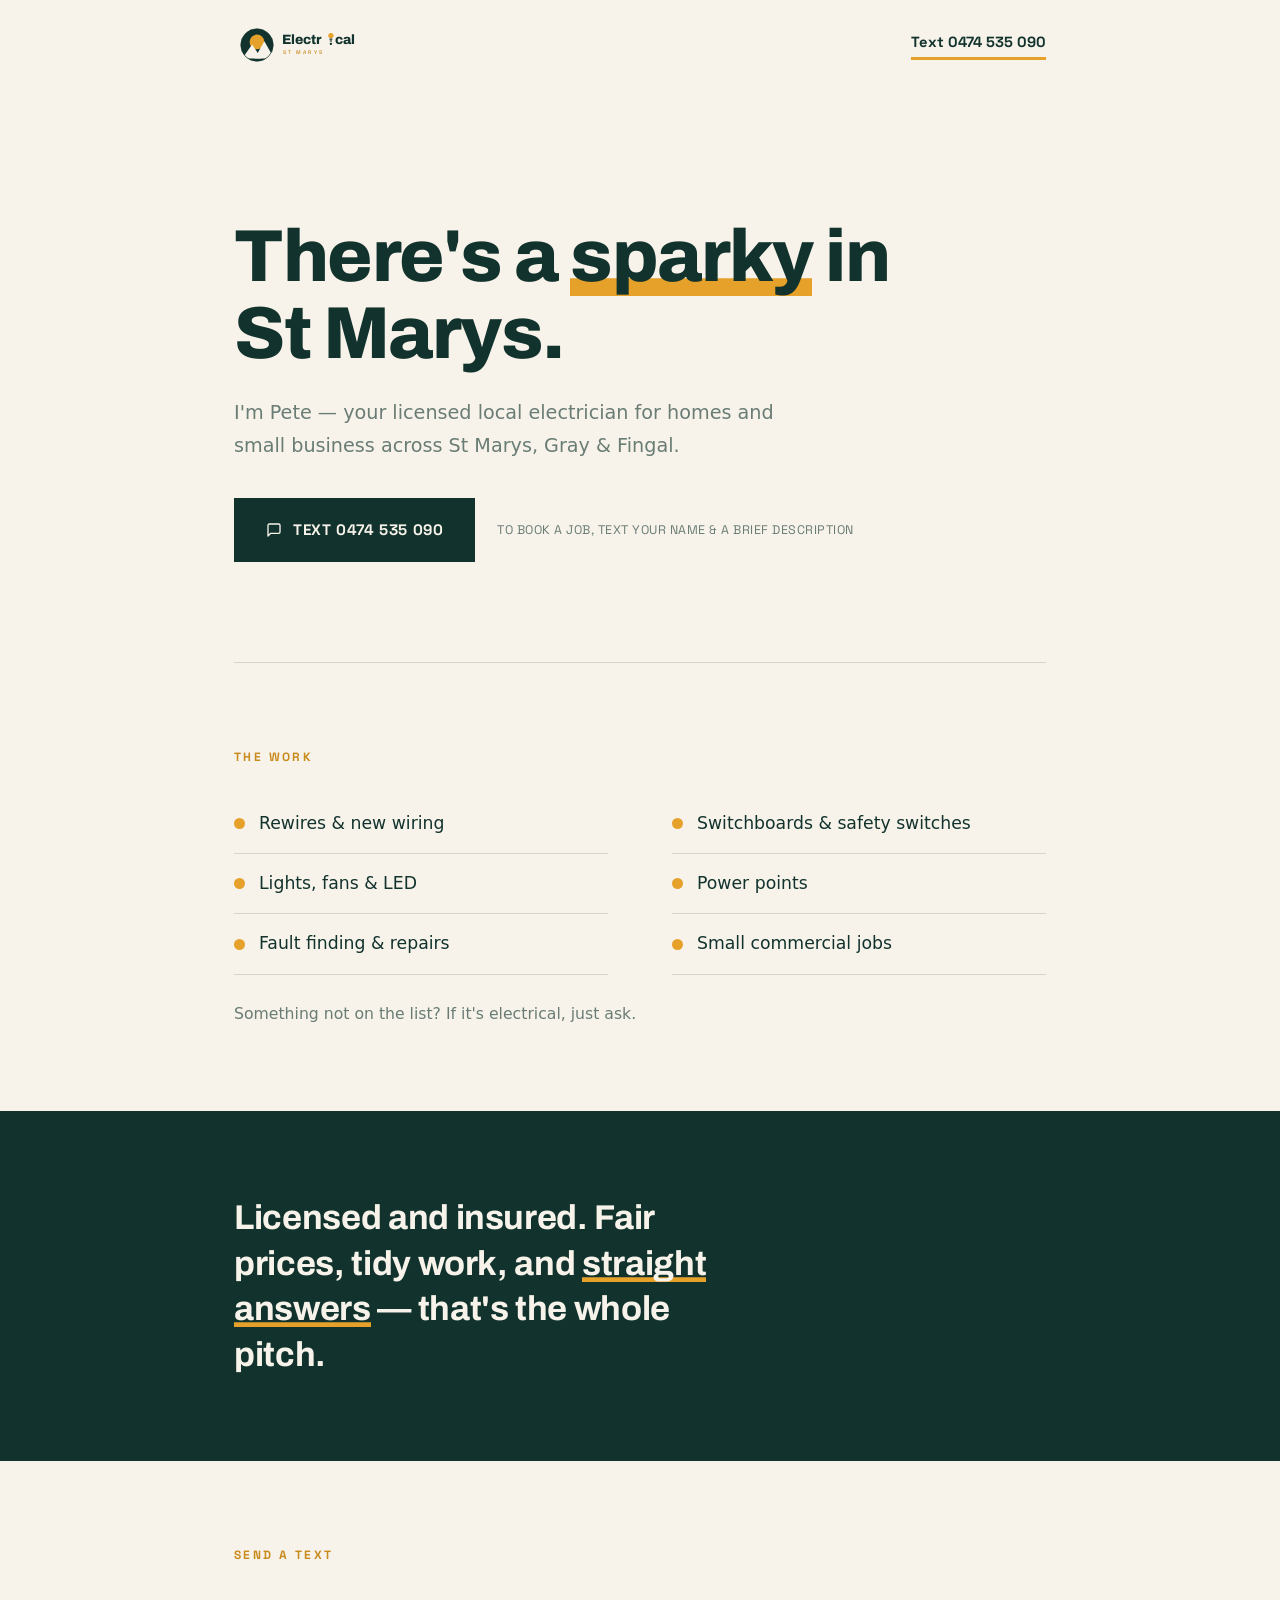
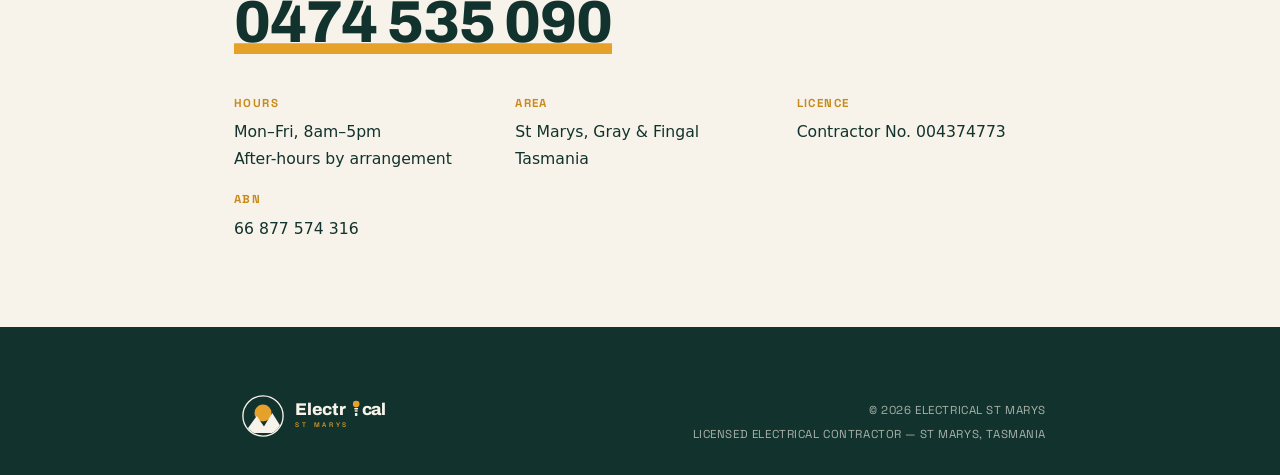
==== index.html @ 09afe152 "Confirm final business details Jaycob confirmed Peter's form readings: hours are Mon–Fri 8am–5pm (wa" ====
<!DOCTYPE html>
<html lang="en-AU">
<head>
  <meta charset="UTF-8" />
  <meta name="viewport" content="width=device-width, initial-scale=1.0" />
  <title>Electrical St Marys — Licensed Electrician, Tasmania</title>
  <meta name="description" content="Electrical, St Marys — Pete, your licensed local electrician for St Marys, Gray & Fingal, Tasmania. Rewires, switchboards, lights, power points. Text for a quote." />
  <meta name="theme-color" content="#12332d" />
  <link rel="icon" href="data:image/svg+xml,%3Csvg xmlns='http://www.w3.org/2000/svg' viewBox='0 0 120 120'%3E%3CclipPath id='c'%3E%3Ccircle cx='60' cy='60' r='53'/%3E%3C/clipPath%3E%3Ccircle cx='60' cy='60' r='53' fill='%2312332d'/%3E%3Cg clip-path='url(%23c)'%3E%3Ccircle cx='60' cy='50' r='24' fill='%23e6a12b'/%3E%3Cpolygon points='12,104 44,58 74,104' fill='%23f7f3ea'/%3E%3Cpolygon points='52,104 84,48 116,104' fill='%23f7f3ea'/%3E%3C/g%3E%3C/svg%3E" />
  <link rel="preconnect" href="https://fonts.googleapis.com" />
  <link rel="preconnect" href="https://fonts.gstatic.com" crossorigin />
  <link href="https://fonts.googleapis.com/css2?family=Archivo:wght@700;800&family=Space+Grotesk:wght@500;700&display=swap" rel="stylesheet" />
  <link rel="stylesheet" href="css/styles.css" />
</head>
<body>
  <a class="skip-link" href="#main">Skip to content</a>

  <header class="site-header">
    <div class="wrap">
      <a class="brand" href="#top" aria-label="Electrical, St Marys — home">
        <svg class="brand-logo" xmlns="http://www.w3.org/2000/svg" viewBox="0 0 620 150" aria-hidden="true" focusable="false">
          <g transform="translate(15,15)"><svg width="120" height="120" viewBox="0 0 120 120"><clipPath id="lp"><circle cx="60" cy="60" r="53"/></clipPath><circle cx="60" cy="60" r="53" fill="#12332d"/><g clip-path="url(#lp)"><circle cx="60" cy="50" r="24" fill="#e6a12b"/><polygon points="12,104 44,58 74,104" fill="#f7f3ea"/><polygon points="52,104 84,48 116,104" fill="#f7f3ea"/></g><circle cx="60" cy="60" r="53" fill="none" stroke="#12332d" stroke-width="2"/></svg></g>
          <g font-family="Archivo, sans-serif" font-weight="800" font-size="44" letter-spacing="-0.5">
            <text x="158" y="72" fill="#12332d">Electr</text>
            <g transform="translate(305,32)"><svg width="22" height="44" viewBox="0 0 18 36"><circle cx="9" cy="10" r="7" fill="#e6a12b"/><rect x="5" y="18" width="8" height="3.5" rx="1" fill="#12332d"/><rect x="6" y="23" width="6" height="3" fill="#12332d"/><rect x="6.3" y="29" width="5.4" height="6" rx="1.5" fill="#12332d"/></svg></g>
            <text x="330" y="72" fill="#12332d">cal</text>
          </g>
          <text x="159" y="104" font-family="'Space Grotesk', sans-serif" font-weight="500" font-size="17" letter-spacing="7" fill="#c98a1c">ST MARYS</text>
        </svg>
      </a>
      <!-- Peter's mobile — text only -->
      <a class="header-tel" href="sms:+61474535090">Text 0474 535 090</a>
    </div>
  </header>

  <main id="main">

    <section class="hero" id="top">
      <div class="wrap">
        <h1>There's a <span class="u">sparky</span> in St&nbsp;Marys.</h1>
        <p class="lede">I'm Pete — your licensed local electrician for homes and small business across St&nbsp;Marys, Gray &amp; Fingal.</p>
        <div class="call-row">
          <!-- Peter's mobile — text only -->
          <a class="btn-call" href="sms:+61474535090">
            <svg viewBox="0 0 24 24" fill="none" stroke="currentColor" stroke-width="2" stroke-linecap="round" stroke-linejoin="round" aria-hidden="true"><path d="M21 15a2 2 0 0 1-2 2H7l-4 4V5a2 2 0 0 1 2-2h14a2 2 0 0 1 2 2z"/></svg>
            Text 0474 535 090
          </a>
          <p class="call-note">To book a job, text your name &amp; a brief description</p>
        </div>
      </div>
    </section>

    <div class="wrap"><hr class="rule" /></div>

    <section class="work">
      <div class="wrap">
        <p class="label">The work</p>
        <ul class="work-list">
          <li>Rewires &amp; new wiring</li>
          <li>Switchboards &amp; safety switches</li>
          <li>Lights, fans &amp; LED</li>
          <li>Power points</li>
          <li>Fault finding &amp; repairs</li>
          <li>Small commercial jobs</li>
        </ul>
        <p class="work-note">Something not on the list? If it's electrical, just ask.</p>
      </div>
    </section>

    <section class="band">
      <div class="wrap">
        <p class="band-text">Licensed and insured. Fair prices, tidy work, and <span class="u-amber">straight answers</span> — that's the whole pitch.</p>
      </div>
    </section>

    <section class="contact" id="contact">
      <div class="wrap">
        <p class="label">Send a text</p>
        <!-- TODO: confirm exact phone digits — Peter prefers TEXT only -->
        <a class="tel-big" href="sms:+61474535090">0474 535 090</a>
        <dl class="meta">
          <div>
            <dt>Hours</dt>
            <dd>Mon–Fri, 8am–5pm<br />After-hours by arrangement</dd>
          </div>
          <div>
            <dt>Area</dt>
            <dd>St Marys, Gray &amp; Fingal<br />Tasmania</dd>
          </div>
          <div>
            <dt>Licence</dt>
            <!-- Contractor licence, from Peter's form -->
            <dd>Contractor No. 004374773</dd>
          </div>
          <div>
            <dt>ABN</dt>
            <dd>66 877 574 316</dd>
          </div>
        </dl>
      </div>
    </section>
  </main>

  <footer class="site-footer">
    <div class="wrap">
      <a class="brand" href="#top" aria-label="Electrical, St Marys — home">
        <svg class="footer-logo" xmlns="http://www.w3.org/2000/svg" viewBox="0 0 620 150" aria-hidden="true" focusable="false">
          <rect width="620" height="150" fill="#12332d"/>
          <g transform="translate(15,15)"><svg width="120" height="120" viewBox="0 0 120 120"><circle cx="60" cy="60" r="52" fill="none" stroke="#f7f3ea" stroke-width="3.5"/><clipPath id="lr"><circle cx="60" cy="60" r="50"/></clipPath><g clip-path="url(#lr)"><circle cx="60" cy="52" r="22" fill="#e6a12b"/><polygon points="12,104 44,60 74,104" fill="#f7f3ea"/><polygon points="52,104 84,52 116,104" fill="#f7f3ea"/></g></svg></g>
          <g font-family="Archivo, sans-serif" font-weight="800" font-size="44" letter-spacing="-0.5">
            <text x="158" y="72" fill="#f7f3ea">Electr</text>
            <g transform="translate(305,32)"><svg width="22" height="44" viewBox="0 0 18 36"><circle cx="9" cy="10" r="7" fill="#e6a12b"/><rect x="5" y="18" width="8" height="3.5" rx="1" fill="#f7f3ea"/><rect x="6" y="23" width="6" height="3" fill="#f7f3ea"/><rect x="6.3" y="29" width="5.4" height="6" rx="1.5" fill="#f7f3ea"/></svg></g>
            <text x="330" y="72" fill="#f7f3ea">cal</text>
          </g>
          <text x="159" y="104" font-family="'Space Grotesk', sans-serif" font-weight="500" font-size="17" letter-spacing="7" fill="#e6a12b">ST MARYS</text>
        </svg>
      </a>
      <div class="footer-legal">
        <span>&copy; <span id="year">2026</span> Electrical St Marys</span>
        <span>Licensed electrical contractor — St Marys, Tasmania</span>
      </div>
    </div>
  </footer>

  <script src="js/main.js"></script>
</body>
</html>
---- css/styles.css ----
/* ==========================================================================
   ELECTRICAL — ST MARYS  ·  v6 (official logo kit)
   One quiet page, built on Peter's designer logo kit.
   Brief (Peter): "far simpler and less trying to sell it — more just
   stating there's a sparky in town."
   ========================================================================== */

:root {
  /* Exact brand palette from the logo kit */
  --green: #12332d;
  --green-deep: #0d2620;
  --amber: #e6a12b;
  --amber-deep: #c98a1c;
  --cream: #f7f3ea;
  --cream-2: #ece6d5;

  --ink: #12332d;                       /* body text on cream */
  --dim: rgba(18, 51, 45, 0.62);
  --line: rgba(18, 51, 45, 0.15);
  --dim-on-green: rgba(247, 243, 234, 0.66);

  /* Brand fonts (from the kit) + system body */
  --display: "Archivo", system-ui, -apple-system, "Segoe UI", Roboto, sans-serif;
  --label: "Space Grotesk", system-ui, sans-serif;
  --body: system-ui, -apple-system, "Segoe UI", Roboto, Helvetica, Arial, sans-serif;
}

* { box-sizing: border-box; }

html { scroll-padding-top: 24px; }

@media (prefers-reduced-motion: no-preference) {
  html { scroll-behavior: smooth; }
}

body {
  margin: 0;
  background: var(--cream);
  color: var(--ink);
  font-family: var(--body);
  font-size: 1.06rem;
  line-height: 1.7;
  -webkit-font-smoothing: antialiased;
}

img, svg { max-width: 100%; display: block; }

h1, h2 {
  font-family: var(--display);
  font-weight: 800;
  letter-spacing: -0.02em;
  line-height: 1.04;
  margin: 0;
}

::selection { background: var(--amber); color: var(--green-deep); }

:focus-visible { outline: 3px solid var(--green); outline-offset: 3px; }
.site-footer :focus-visible,
.band :focus-visible { outline-color: var(--amber); }

.wrap {
  max-width: 900px;
  margin: 0 auto;
  padding-inline: clamp(20px, 5vw, 44px);
}

.skip-link {
  position: absolute;
  left: -9999px; top: 10px;
  background: var(--green);
  color: var(--cream);
  font-family: var(--label);
  font-size: 0.85rem;
  padding: 10px 16px;
  text-decoration: none;
  z-index: 10;
}
.skip-link:focus { left: 10px; }

/* ---------- Logo lockups ---------- */

.brand { display: inline-flex; text-decoration: none; }
.brand-logo { height: 46px; width: auto; display: block; }

/* ---------- Header ---------- */

.site-header { padding-block: 22px; }
.site-header .wrap {
  display: flex;
  align-items: center;
  justify-content: space-between;
  gap: 16px;
}

.header-tel {
  font-family: var(--label);
  font-size: 0.92rem;
  font-weight: 700;
  color: var(--green);
  text-decoration: none;
  border-bottom: 3px solid var(--amber);
  padding-bottom: 2px;
  white-space: nowrap;
}
.header-tel:hover { background: var(--amber); }

/* ---------- Hero ---------- */

.hero { padding-block: clamp(60px, 11vw, 128px) clamp(52px, 8vw, 100px); }

.hero h1 {
  font-size: clamp(2.5rem, 6.8vw, 4.6rem);
  color: var(--green);
  max-width: 15ch;
  margin-bottom: 26px;
}
.hero h1 .u { box-shadow: inset 0 -0.24em 0 var(--amber); }

.hero .lede {
  font-size: clamp(1.06rem, 1.5vw, 1.24rem);
  color: var(--dim);
  max-width: 46ch;
  margin: 0 0 36px;
}

.call-row { display: flex; align-items: center; gap: 22px; flex-wrap: wrap; }

.btn-call {
  display: inline-flex;
  align-items: center;
  gap: 11px;
  background: var(--green);
  color: var(--cream);
  font-family: var(--label);
  font-size: 0.95rem;
  font-weight: 700;
  letter-spacing: 0.04em;
  text-transform: uppercase;
  text-decoration: none;
  padding: 17px 30px;
  border: 2px solid var(--green);
  transition: background-color 0.15s ease, color 0.15s ease, border-color 0.15s ease;
}
.btn-call svg { width: 16px; height: 16px; }
.btn-call:hover { background: var(--amber); border-color: var(--amber); color: var(--green-deep); }

.call-note {
  font-family: var(--label);
  font-size: 0.78rem;
  letter-spacing: 0.04em;
  text-transform: uppercase;
  color: var(--dim);
  margin: 0;
}

/* ---------- Rules & labels ---------- */

.rule { border: 0; border-top: 1px solid var(--line); margin: 0; }

section { padding-block: clamp(46px, 8vw, 84px); }

.label {
  font-family: var(--label);
  font-size: 0.75rem;
  font-weight: 700;
  letter-spacing: 0.2em;
  text-transform: uppercase;
  color: var(--amber-deep);
  margin: 0 0 26px;
}

/* ---------- Work list ---------- */

.work-list {
  list-style: none;
  margin: 0;
  padding: 0;
  display: grid;
  grid-template-columns: 1fr 1fr;
  gap: 0 clamp(28px, 5vw, 64px);
}
.work-list li {
  display: flex;
  align-items: center;
  gap: 14px;
  padding-block: 15px;
  border-bottom: 1px solid var(--line);
  font-size: 1.08rem;
  font-weight: 500;
}
.work-list li::before {
  content: "";
  width: 11px; height: 11px;
  border-radius: 50%;
  background: var(--amber);
  flex-shrink: 0;
}
.work-note { margin: 26px 0 0; color: var(--dim); font-size: 0.98rem; }

/* ---------- Green band (the gist) ---------- */

.band { background: var(--green); color: var(--cream); }
.band-text {
  font-family: var(--display);
  font-size: clamp(1.4rem, 3.2vw, 2.15rem);
  font-weight: 700;
  line-height: 1.32;
  letter-spacing: -0.01em;
  max-width: 24ch;
  margin: 0;
}
.band-text .u-amber { box-shadow: inset 0 -0.14em 0 var(--amber); }

/* ---------- Contact ---------- */

.contact .tel-big {
  display: inline-block;
  font-family: var(--display);
  font-weight: 800;
  font-size: clamp(2.1rem, 6.2vw, 3.7rem);
  letter-spacing: -0.02em;
  line-height: 1.05;
  color: var(--green);
  text-decoration: none;
  box-shadow: inset 0 -0.18em 0 var(--amber);
  margin-bottom: 32px;
}
.contact .tel-big:hover { background: var(--amber); }

.meta {
  display: grid;
  grid-template-columns: repeat(auto-fit, minmax(200px, 1fr));
  gap: 18px 32px;
  margin: 8px 0 0;
}
.meta div { font-size: 0.98rem; }
.meta dt {
  font-family: var(--label);
  font-size: 0.72rem;
  font-weight: 700;
  letter-spacing: 0.12em;
  text-transform: uppercase;
  color: var(--amber-deep);
  margin: 0 0 6px;
}
.meta dd { margin: 0; }

/* ---------- Footer ---------- */

.site-footer {
  background: var(--green);
  color: var(--cream);
  padding-block: clamp(38px, 6vw, 60px) 30px;
}
.site-footer .wrap {
  display: flex;
  align-items: flex-end;
  justify-content: space-between;
  gap: 24px 32px;
  flex-wrap: wrap;
}
.footer-logo { height: 58px; width: auto; display: block; border-radius: 8px; }

.footer-legal {
  display: flex;
  flex-direction: column;
  gap: 5px;
  text-align: right;
  font-family: var(--label);
  font-size: 0.72rem;
  letter-spacing: 0.05em;
  text-transform: uppercase;
  color: var(--dim-on-green);
}

/* ---------- Responsive ---------- */

@media (max-width: 620px) {
  .brand-logo { height: 40px; }
  .work-list { grid-template-columns: 1fr; }
  .site-footer .wrap { flex-direction: column; align-items: flex-start; }
  .footer-legal { text-align: left; }
}
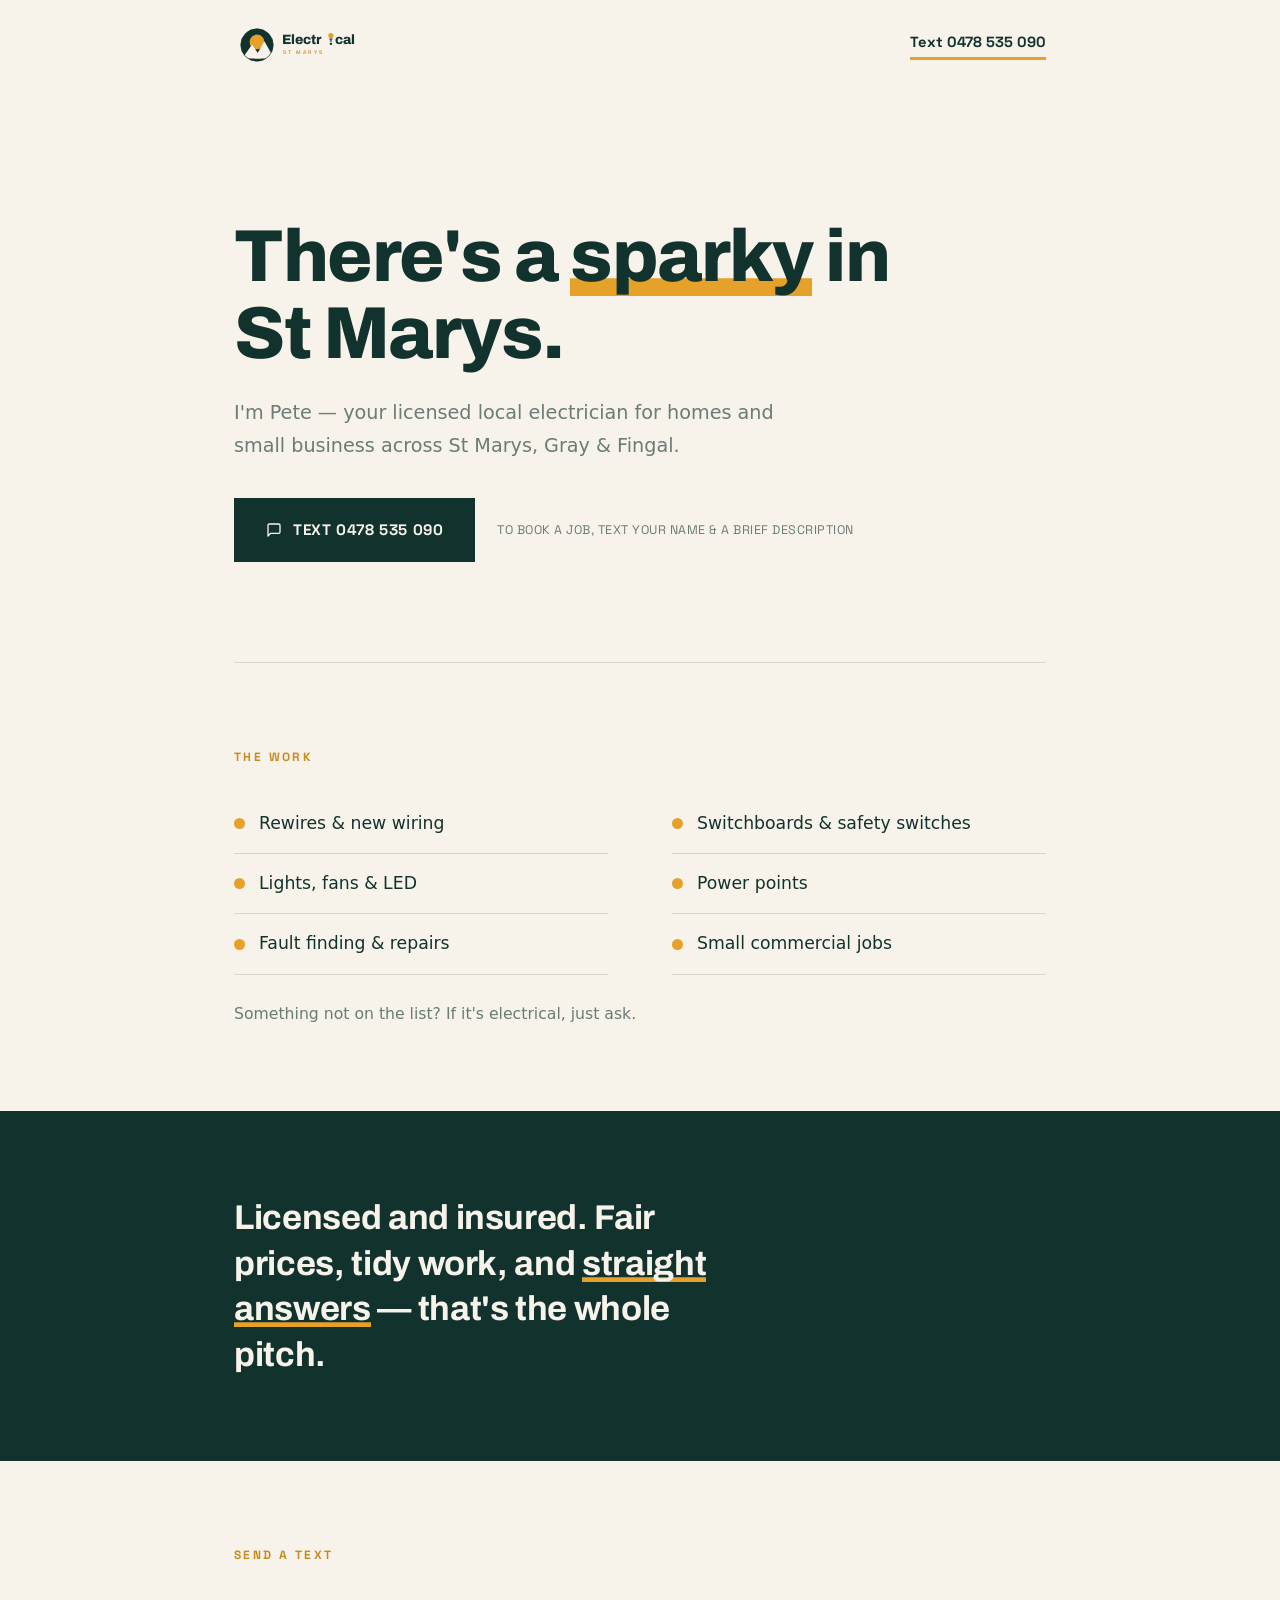
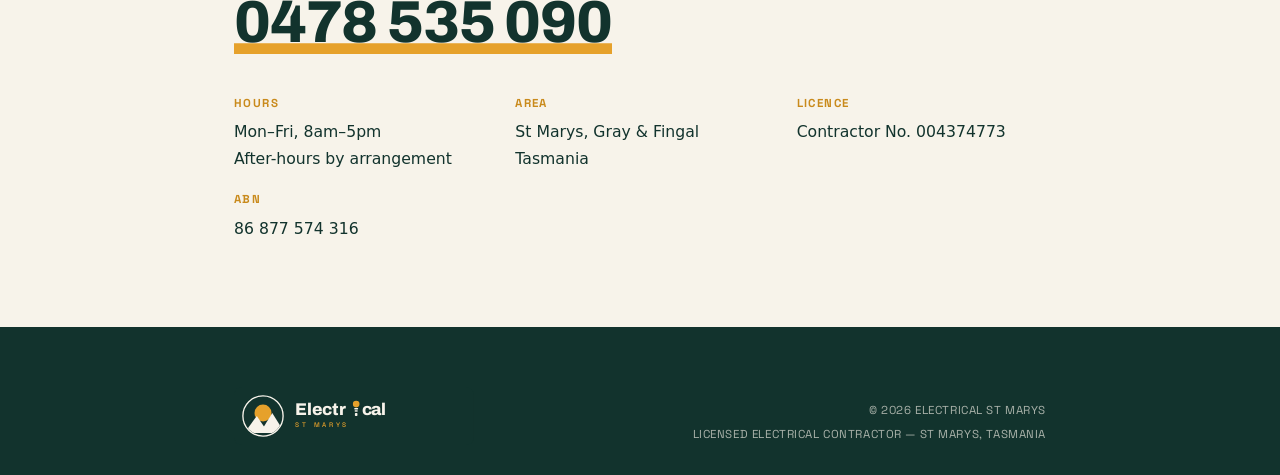
==== commit ed85d7cb: "Correct phone number and ABN Phone 0474 535 090 -> 0478 535 090 (display + sms links); ABN 66 877 57" ====
--- a/index.html
+++ b/index.html
@@ -29,7 +29,7 @@
         </svg>
       </a>
       <!-- Peter's mobile — text only -->
-      <a class="header-tel" href="sms:+61474535090">Text 0474 535 090</a>
+      <a class="header-tel" href="sms:+61478535090">Text 0478 535 090</a>
     </div>
   </header>
 
@@ -41,9 +41,9 @@
         <p class="lede">I'm Pete — your licensed local electrician for homes and small business across St&nbsp;Marys, Gray &amp; Fingal.</p>
         <div class="call-row">
           <!-- Peter's mobile — text only -->
-          <a class="btn-call" href="sms:+61474535090">
+          <a class="btn-call" href="sms:+61478535090">
             <svg viewBox="0 0 24 24" fill="none" stroke="currentColor" stroke-width="2" stroke-linecap="round" stroke-linejoin="round" aria-hidden="true"><path d="M21 15a2 2 0 0 1-2 2H7l-4 4V5a2 2 0 0 1 2-2h14a2 2 0 0 1 2 2z"/></svg>
-            Text 0474 535 090
+            Text 0478 535 090
           </a>
           <p class="call-note">To book a job, text your name &amp; a brief description</p>
         </div>
@@ -76,8 +76,8 @@
     <section class="contact" id="contact">
       <div class="wrap">
         <p class="label">Send a text</p>
-        <!-- TODO: confirm exact phone digits — Peter prefers TEXT only -->
-        <a class="tel-big" href="sms:+61474535090">0474 535 090</a>
+        <!-- Peter's mobile — text only -->
+        <a class="tel-big" href="sms:+61478535090">0478 535 090</a>
         <dl class="meta">
           <div>
             <dt>Hours</dt>
@@ -94,7 +94,7 @@
           </div>
           <div>
             <dt>ABN</dt>
-            <dd>66 877 574 316</dd>
+            <dd>86 877 574 316</dd>
           </div>
         </dl>
       </div>
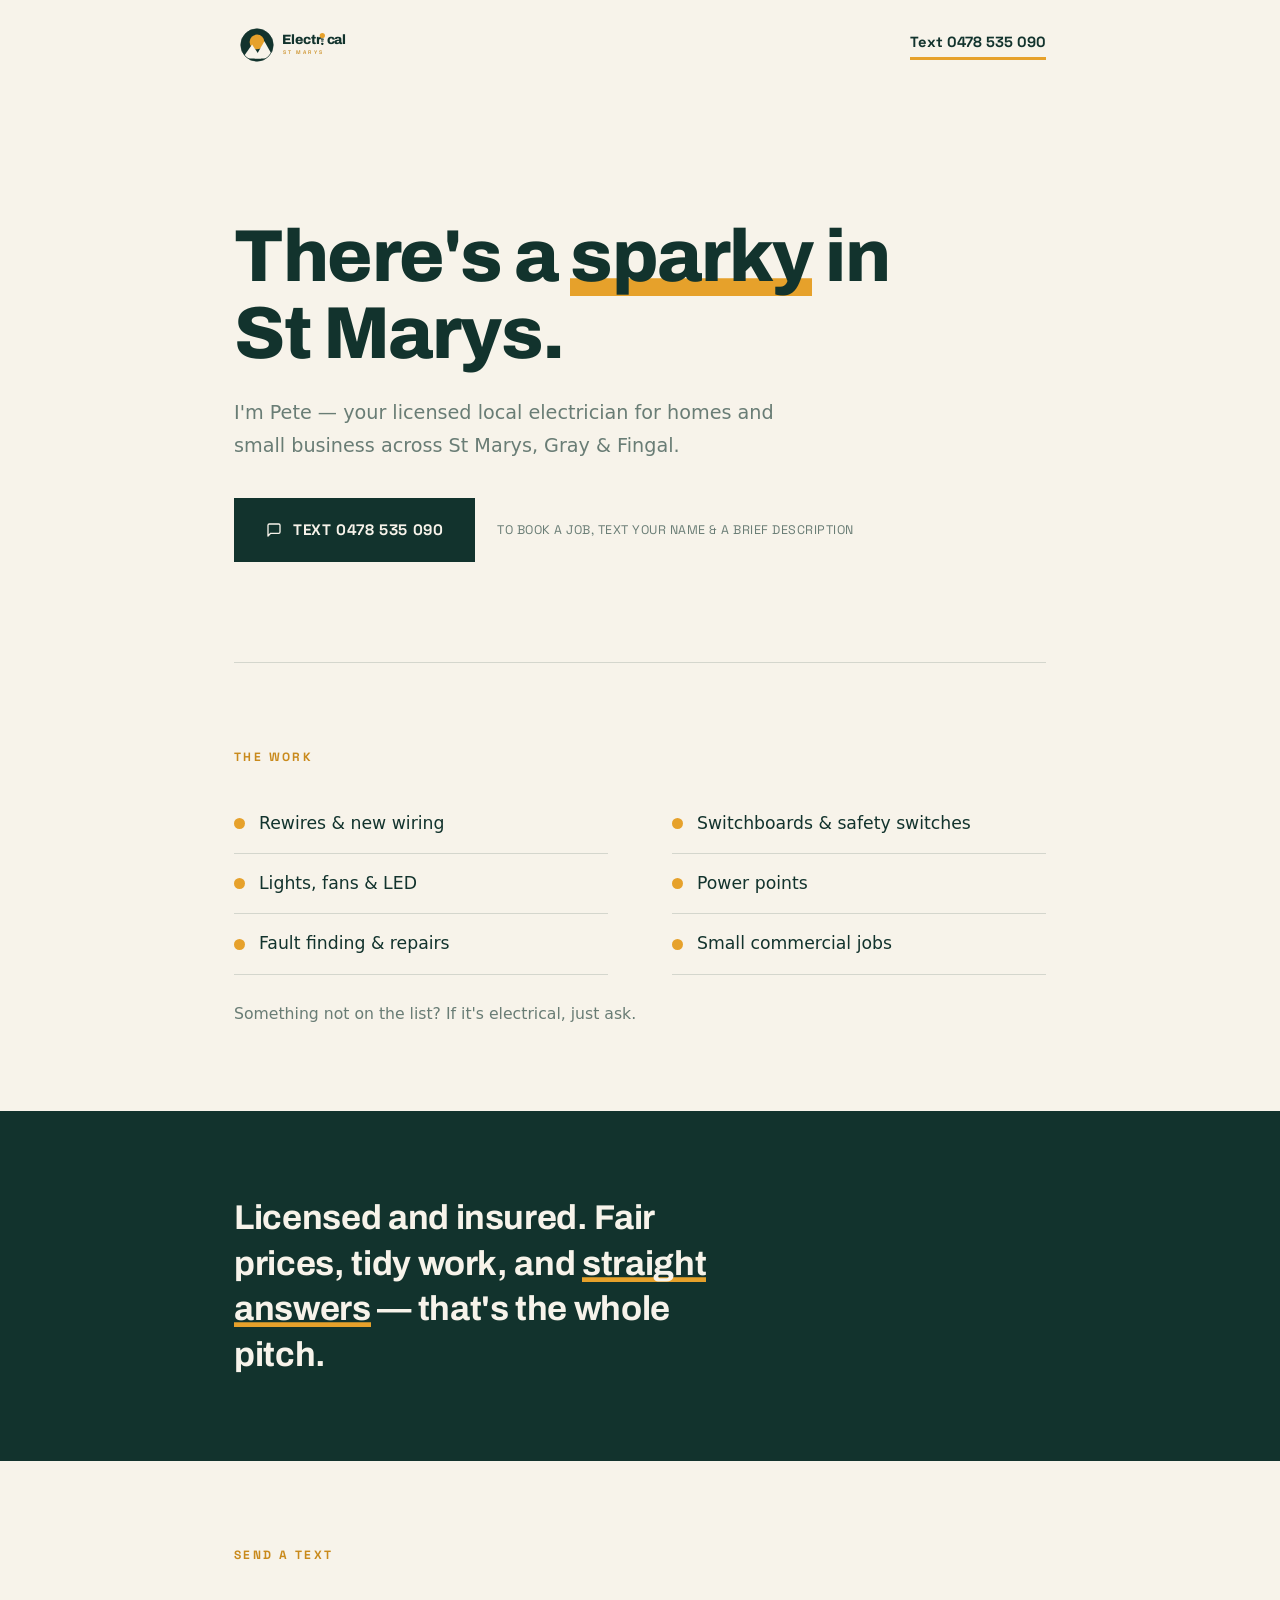
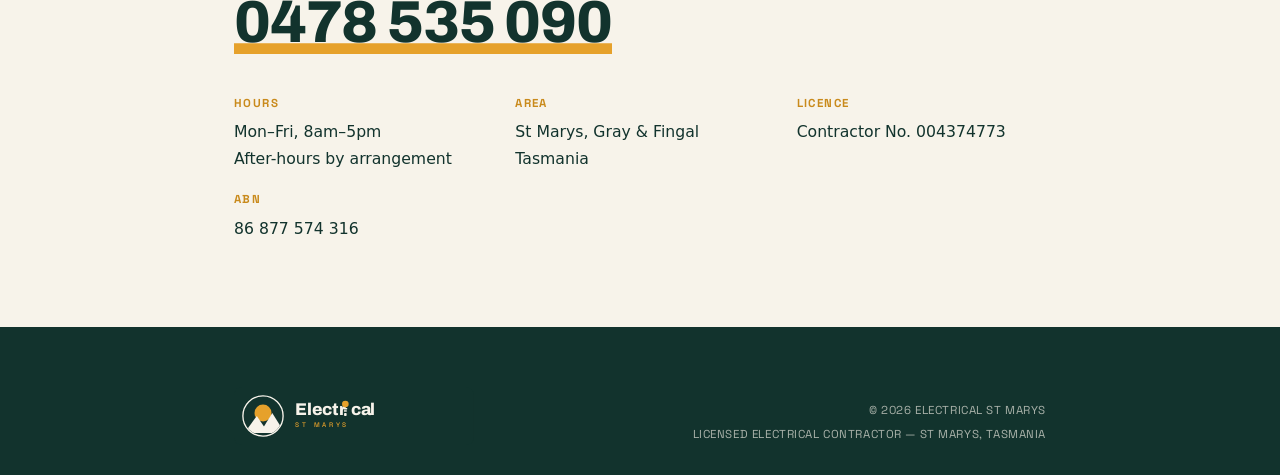
==== commit ee1666f6: "Tighten logo wordmark spacing (bulb-i gap) The designer SVG hard-codes the bulb at x=305 assuming "E" ====
--- a/index.html
+++ b/index.html
@@ -22,8 +22,8 @@
           <g transform="translate(15,15)"><svg width="120" height="120" viewBox="0 0 120 120"><clipPath id="lp"><circle cx="60" cy="60" r="53"/></clipPath><circle cx="60" cy="60" r="53" fill="#12332d"/><g clip-path="url(#lp)"><circle cx="60" cy="50" r="24" fill="#e6a12b"/><polygon points="12,104 44,58 74,104" fill="#f7f3ea"/><polygon points="52,104 84,48 116,104" fill="#f7f3ea"/></g><circle cx="60" cy="60" r="53" fill="none" stroke="#12332d" stroke-width="2"/></svg></g>
           <g font-family="Archivo, sans-serif" font-weight="800" font-size="44" letter-spacing="-0.5">
             <text x="158" y="72" fill="#12332d">Electr</text>
-            <g transform="translate(305,32)"><svg width="22" height="44" viewBox="0 0 18 36"><circle cx="9" cy="10" r="7" fill="#e6a12b"/><rect x="5" y="18" width="8" height="3.5" rx="1" fill="#12332d"/><rect x="6" y="23" width="6" height="3" fill="#12332d"/><rect x="6.3" y="29" width="5.4" height="6" rx="1.5" fill="#12332d"/></svg></g>
-            <text x="330" y="72" fill="#12332d">cal</text>
+            <g transform="translate(277,32)"><svg width="22" height="44" viewBox="0 0 18 36"><circle cx="9" cy="10" r="7" fill="#e6a12b"/><rect x="5" y="18" width="8" height="3.5" rx="1" fill="#12332d"/><rect x="6" y="23" width="6" height="3" fill="#12332d"/><rect x="6.3" y="29" width="5.4" height="6" rx="1.5" fill="#12332d"/></svg></g>
+            <text x="302" y="72" fill="#12332d">cal</text>
           </g>
           <text x="159" y="104" font-family="'Space Grotesk', sans-serif" font-weight="500" font-size="17" letter-spacing="7" fill="#c98a1c">ST MARYS</text>
         </svg>
@@ -109,8 +109,8 @@
           <g transform="translate(15,15)"><svg width="120" height="120" viewBox="0 0 120 120"><circle cx="60" cy="60" r="52" fill="none" stroke="#f7f3ea" stroke-width="3.5"/><clipPath id="lr"><circle cx="60" cy="60" r="50"/></clipPath><g clip-path="url(#lr)"><circle cx="60" cy="52" r="22" fill="#e6a12b"/><polygon points="12,104 44,60 74,104" fill="#f7f3ea"/><polygon points="52,104 84,52 116,104" fill="#f7f3ea"/></g></svg></g>
           <g font-family="Archivo, sans-serif" font-weight="800" font-size="44" letter-spacing="-0.5">
             <text x="158" y="72" fill="#f7f3ea">Electr</text>
-            <g transform="translate(305,32)"><svg width="22" height="44" viewBox="0 0 18 36"><circle cx="9" cy="10" r="7" fill="#e6a12b"/><rect x="5" y="18" width="8" height="3.5" rx="1" fill="#f7f3ea"/><rect x="6" y="23" width="6" height="3" fill="#f7f3ea"/><rect x="6.3" y="29" width="5.4" height="6" rx="1.5" fill="#f7f3ea"/></svg></g>
-            <text x="330" y="72" fill="#f7f3ea">cal</text>
+            <g transform="translate(277,32)"><svg width="22" height="44" viewBox="0 0 18 36"><circle cx="9" cy="10" r="7" fill="#e6a12b"/><rect x="5" y="18" width="8" height="3.5" rx="1" fill="#f7f3ea"/><rect x="6" y="23" width="6" height="3" fill="#f7f3ea"/><rect x="6.3" y="29" width="5.4" height="6" rx="1.5" fill="#f7f3ea"/></svg></g>
+            <text x="302" y="72" fill="#f7f3ea">cal</text>
           </g>
           <text x="159" y="104" font-family="'Space Grotesk', sans-serif" font-weight="500" font-size="17" letter-spacing="7" fill="#e6a12b">ST MARYS</text>
         </svg>
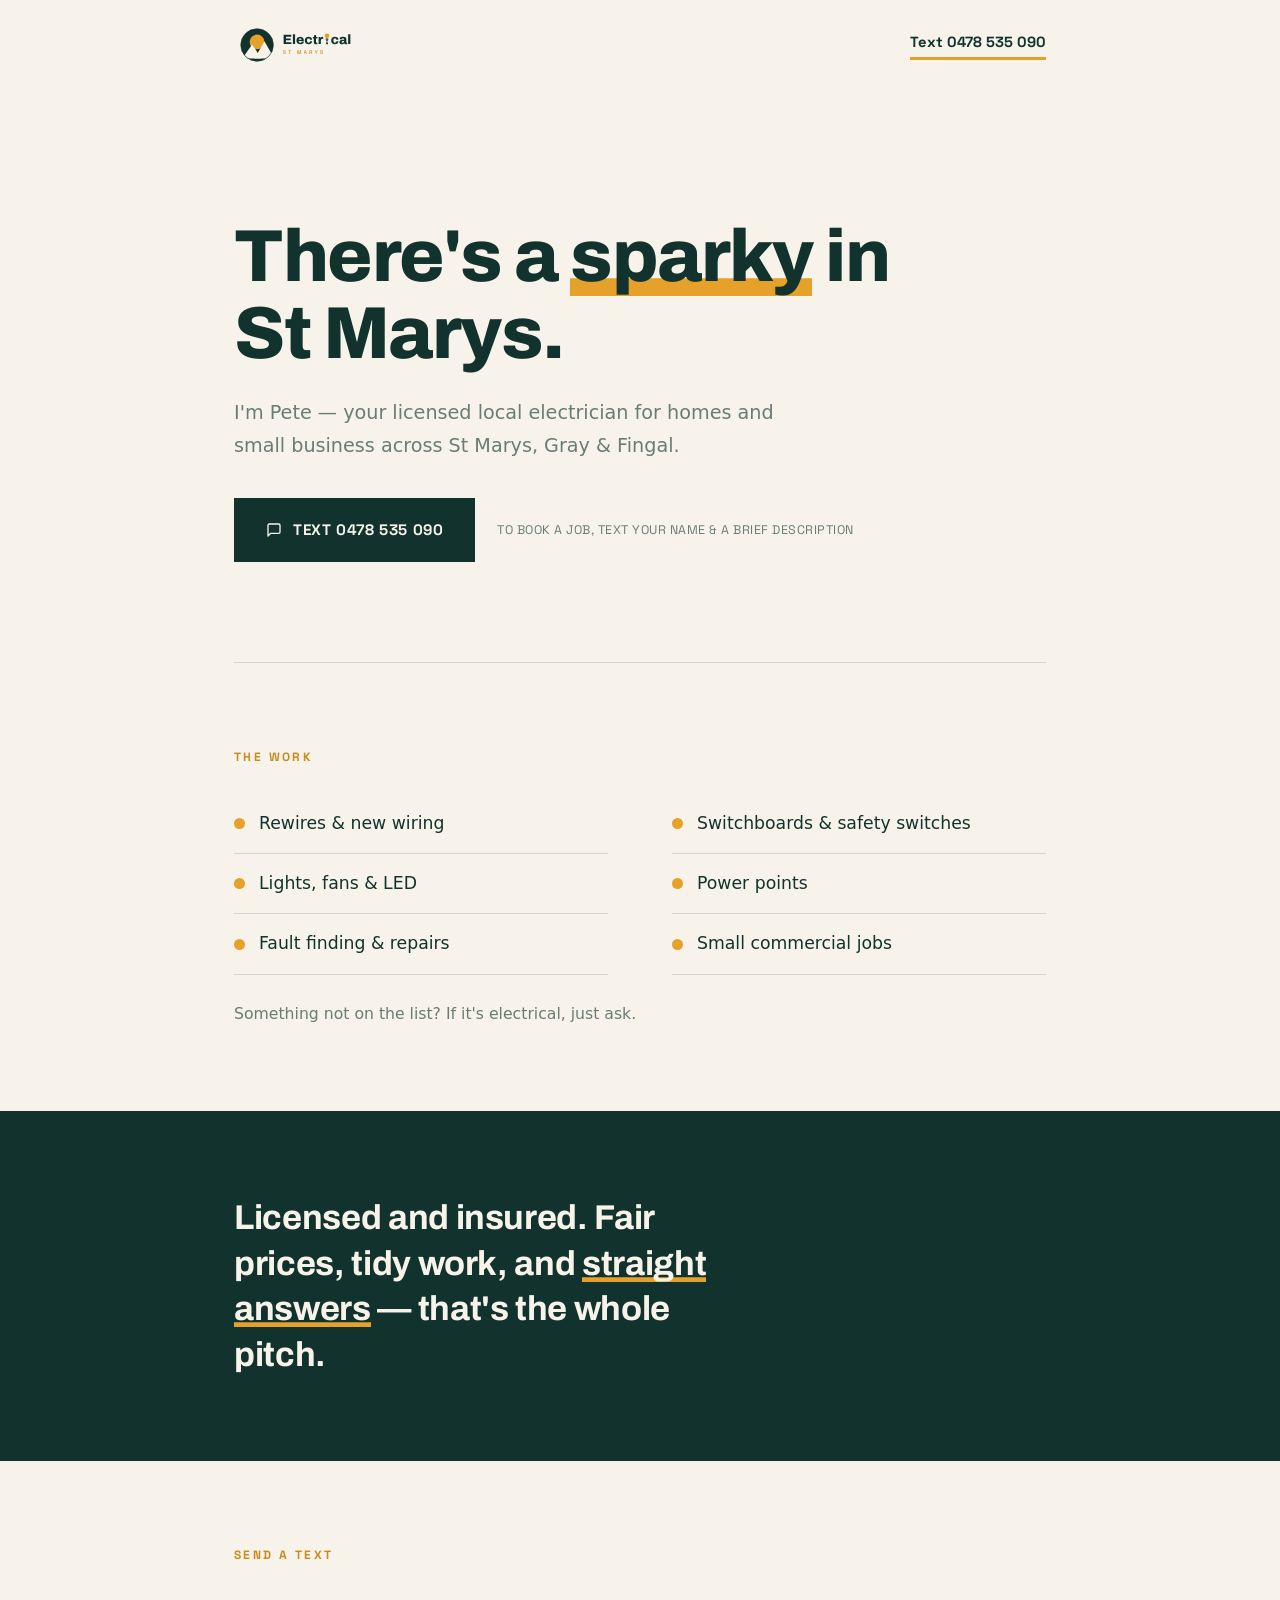
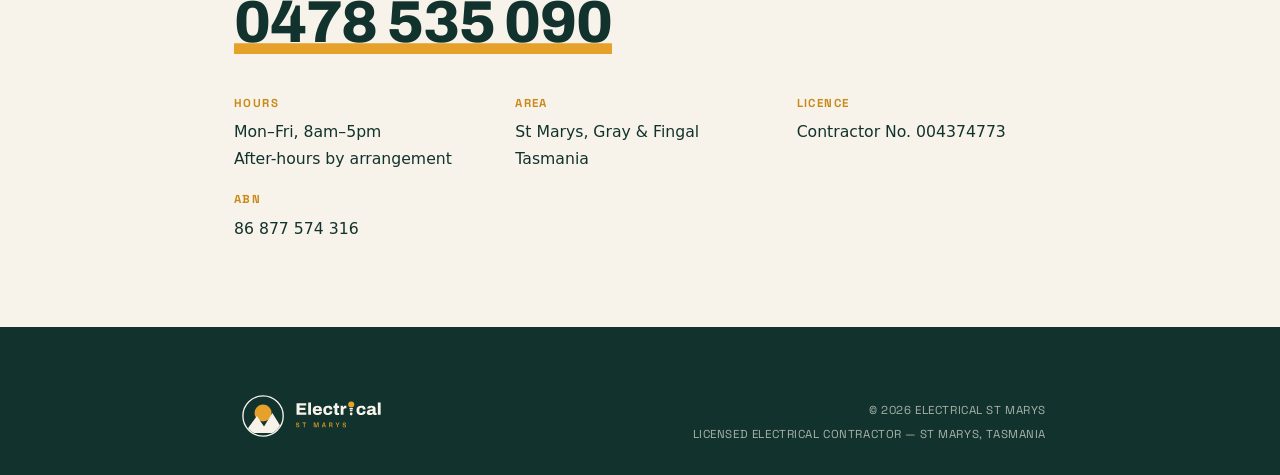
==== commit 8b82ea3e: "Use Claude Design's outlined logo SVGs Replace the inline, font-dependent logo lockups with the desi" ====
--- a/index.html
+++ b/index.html
@@ -18,15 +18,7 @@
   <header class="site-header">
     <div class="wrap">
       <a class="brand" href="#top" aria-label="Electrical, St Marys — home">
-        <svg class="brand-logo" xmlns="http://www.w3.org/2000/svg" viewBox="0 0 620 150" aria-hidden="true" focusable="false">
-          <g transform="translate(15,15)"><svg width="120" height="120" viewBox="0 0 120 120"><clipPath id="lp"><circle cx="60" cy="60" r="53"/></clipPath><circle cx="60" cy="60" r="53" fill="#12332d"/><g clip-path="url(#lp)"><circle cx="60" cy="50" r="24" fill="#e6a12b"/><polygon points="12,104 44,58 74,104" fill="#f7f3ea"/><polygon points="52,104 84,48 116,104" fill="#f7f3ea"/></g><circle cx="60" cy="60" r="53" fill="none" stroke="#12332d" stroke-width="2"/></svg></g>
-          <g font-family="Archivo, sans-serif" font-weight="800" font-size="44" letter-spacing="-0.5">
-            <text x="158" y="72" fill="#12332d">Electr</text>
-            <g transform="translate(277,32)"><svg width="22" height="44" viewBox="0 0 18 36"><circle cx="9" cy="10" r="7" fill="#e6a12b"/><rect x="5" y="18" width="8" height="3.5" rx="1" fill="#12332d"/><rect x="6" y="23" width="6" height="3" fill="#12332d"/><rect x="6.3" y="29" width="5.4" height="6" rx="1.5" fill="#12332d"/></svg></g>
-            <text x="302" y="72" fill="#12332d">cal</text>
-          </g>
-          <text x="159" y="104" font-family="'Space Grotesk', sans-serif" font-weight="500" font-size="17" letter-spacing="7" fill="#c98a1c">ST MARYS</text>
-        </svg>
+        <img class="brand-logo" src="assets/logo/logo-primary.svg" alt="Electrical, St Marys" width="400" height="150" />
       </a>
       <!-- Peter's mobile — text only -->
       <a class="header-tel" href="sms:+61478535090">Text 0478 535 090</a>
@@ -104,16 +96,7 @@
   <footer class="site-footer">
     <div class="wrap">
       <a class="brand" href="#top" aria-label="Electrical, St Marys — home">
-        <svg class="footer-logo" xmlns="http://www.w3.org/2000/svg" viewBox="0 0 620 150" aria-hidden="true" focusable="false">
-          <rect width="620" height="150" fill="#12332d"/>
-          <g transform="translate(15,15)"><svg width="120" height="120" viewBox="0 0 120 120"><circle cx="60" cy="60" r="52" fill="none" stroke="#f7f3ea" stroke-width="3.5"/><clipPath id="lr"><circle cx="60" cy="60" r="50"/></clipPath><g clip-path="url(#lr)"><circle cx="60" cy="52" r="22" fill="#e6a12b"/><polygon points="12,104 44,60 74,104" fill="#f7f3ea"/><polygon points="52,104 84,52 116,104" fill="#f7f3ea"/></g></svg></g>
-          <g font-family="Archivo, sans-serif" font-weight="800" font-size="44" letter-spacing="-0.5">
-            <text x="158" y="72" fill="#f7f3ea">Electr</text>
-            <g transform="translate(277,32)"><svg width="22" height="44" viewBox="0 0 18 36"><circle cx="9" cy="10" r="7" fill="#e6a12b"/><rect x="5" y="18" width="8" height="3.5" rx="1" fill="#f7f3ea"/><rect x="6" y="23" width="6" height="3" fill="#f7f3ea"/><rect x="6.3" y="29" width="5.4" height="6" rx="1.5" fill="#f7f3ea"/></svg></g>
-            <text x="302" y="72" fill="#f7f3ea">cal</text>
-          </g>
-          <text x="159" y="104" font-family="'Space Grotesk', sans-serif" font-weight="500" font-size="17" letter-spacing="7" fill="#e6a12b">ST MARYS</text>
-        </svg>
+        <img class="footer-logo" src="assets/logo/logo-reversed.svg" alt="Electrical, St Marys" width="400" height="150" />
       </a>
       <div class="footer-legal">
         <span>&copy; <span id="year">2026</span> Electrical St Marys</span>
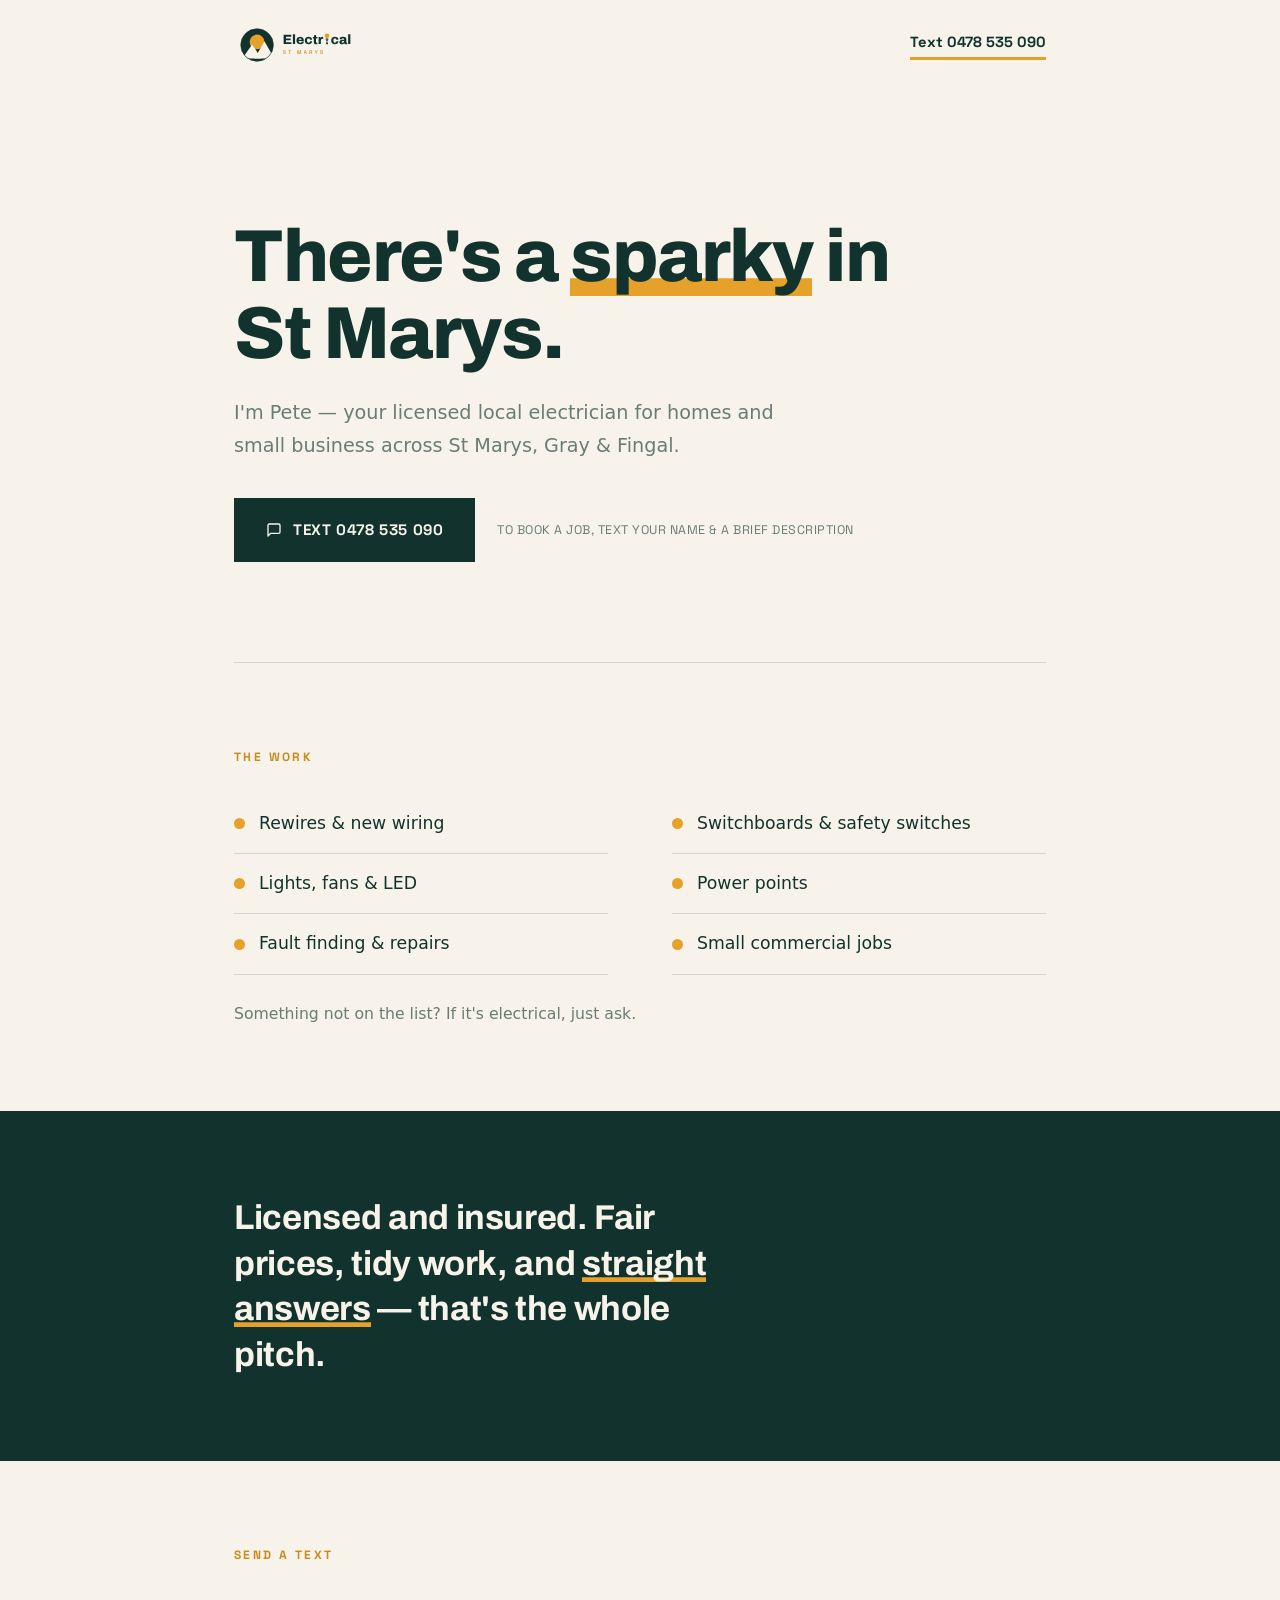
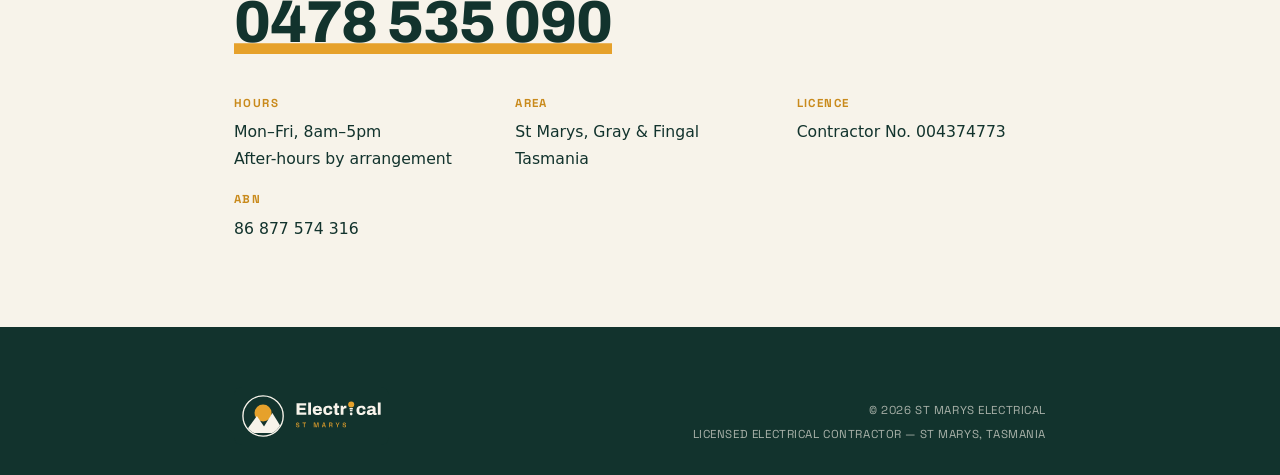
==== commit 62e2370d: "Standardise business name to "St Marys Electrical" in the page Update index.html (title, meta descri" ====
--- a/index.html
+++ b/index.html
@@ -3,8 +3,8 @@
 <head>
   <meta charset="UTF-8" />
   <meta name="viewport" content="width=device-width, initial-scale=1.0" />
-  <title>Electrical St Marys — Licensed Electrician, Tasmania</title>
-  <meta name="description" content="Electrical, St Marys — Pete, your licensed local electrician for St Marys, Gray & Fingal, Tasmania. Rewires, switchboards, lights, power points. Text for a quote." />
+  <title>St Marys Electrical — Licensed Electrician, St Marys Tasmania</title>
+  <meta name="description" content="St Marys Electrical — Pete, your licensed local electrician for St Marys, Gray & Fingal, Tasmania. Rewires, switchboards, lights, power points. Text for a quote." />
   <meta name="theme-color" content="#12332d" />
   <link rel="icon" href="data:image/svg+xml,%3Csvg xmlns='http://www.w3.org/2000/svg' viewBox='0 0 120 120'%3E%3CclipPath id='c'%3E%3Ccircle cx='60' cy='60' r='53'/%3E%3C/clipPath%3E%3Ccircle cx='60' cy='60' r='53' fill='%2312332d'/%3E%3Cg clip-path='url(%23c)'%3E%3Ccircle cx='60' cy='50' r='24' fill='%23e6a12b'/%3E%3Cpolygon points='12,104 44,58 74,104' fill='%23f7f3ea'/%3E%3Cpolygon points='52,104 84,48 116,104' fill='%23f7f3ea'/%3E%3C/g%3E%3C/svg%3E" />
   <link rel="preconnect" href="https://fonts.googleapis.com" />
@@ -17,8 +17,8 @@
 
   <header class="site-header">
     <div class="wrap">
-      <a class="brand" href="#top" aria-label="Electrical, St Marys — home">
-        <img class="brand-logo" src="assets/logo/logo-primary.svg" alt="Electrical, St Marys" width="400" height="150" />
+      <a class="brand" href="#top" aria-label="St Marys Electrical — home">
+        <img class="brand-logo" src="assets/logo/logo-primary.svg" alt="St Marys Electrical" width="400" height="150" />
       </a>
       <!-- Peter's mobile — text only -->
       <a class="header-tel" href="sms:+61478535090">Text 0478 535 090</a>
@@ -95,11 +95,11 @@
 
   <footer class="site-footer">
     <div class="wrap">
-      <a class="brand" href="#top" aria-label="Electrical, St Marys — home">
-        <img class="footer-logo" src="assets/logo/logo-reversed.svg" alt="Electrical, St Marys" width="400" height="150" />
+      <a class="brand" href="#top" aria-label="St Marys Electrical — home">
+        <img class="footer-logo" src="assets/logo/logo-reversed.svg" alt="St Marys Electrical" width="400" height="150" />
       </a>
       <div class="footer-legal">
-        <span>&copy; <span id="year">2026</span> Electrical St Marys</span>
+        <span>&copy; <span id="year">2026</span> St Marys Electrical</span>
         <span>Licensed electrical contractor — St Marys, Tasmania</span>
       </div>
     </div>
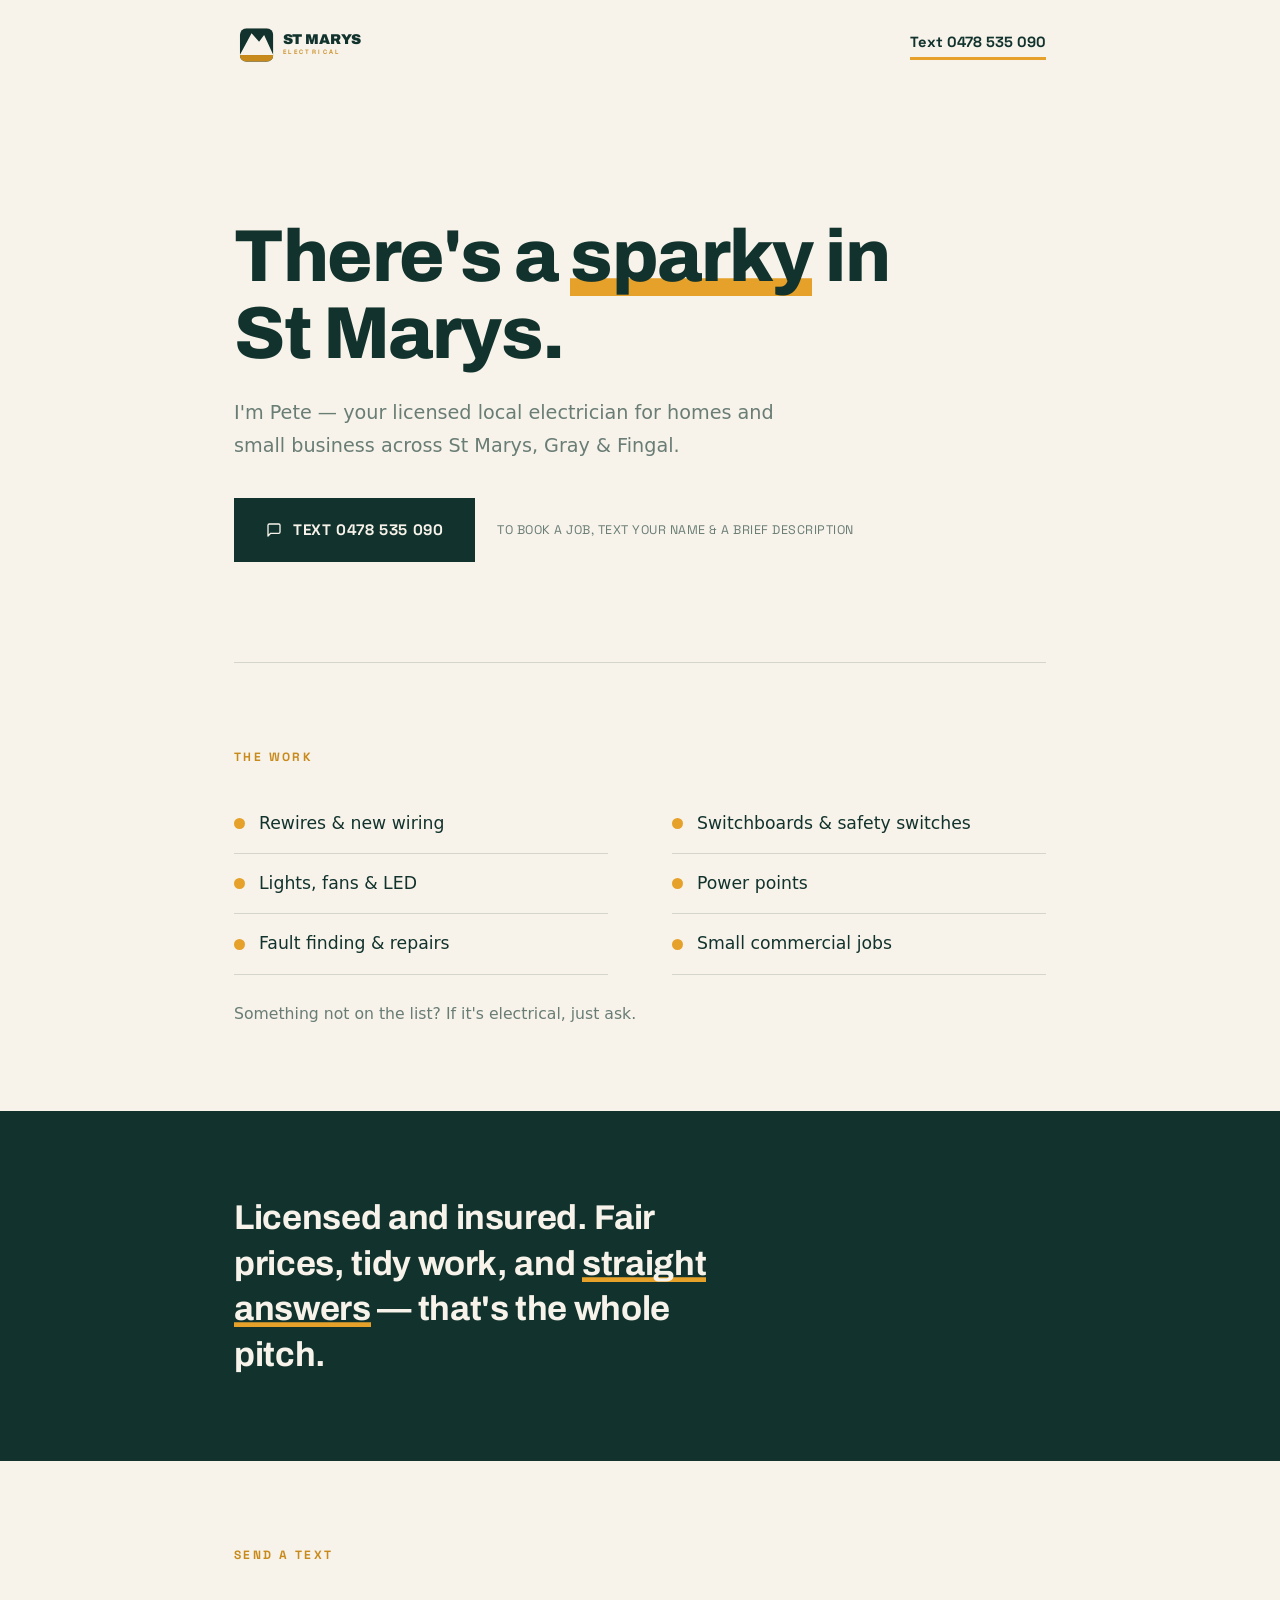
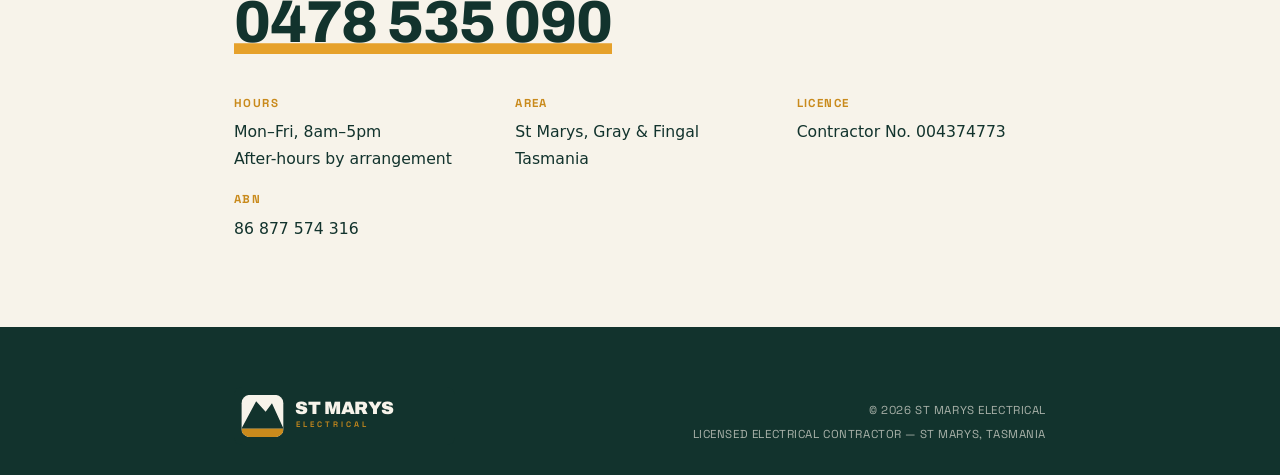
==== commit 0ceaffb4: "Add SEO files (robots, sitemap, JSON-LD) and V2 logo kit SEO: add robots.txt (allows all, points to " ====
--- a/index.html
+++ b/index.html
@@ -6,11 +6,44 @@
   <title>St Marys Electrical — Licensed Electrician, St Marys Tasmania</title>
   <meta name="description" content="St Marys Electrical — Pete, your licensed local electrician for St Marys, Gray & Fingal, Tasmania. Rewires, switchboards, lights, power points. Text for a quote." />
   <meta name="theme-color" content="#12332d" />
-  <link rel="icon" href="data:image/svg+xml,%3Csvg xmlns='http://www.w3.org/2000/svg' viewBox='0 0 120 120'%3E%3CclipPath id='c'%3E%3Ccircle cx='60' cy='60' r='53'/%3E%3C/clipPath%3E%3Ccircle cx='60' cy='60' r='53' fill='%2312332d'/%3E%3Cg clip-path='url(%23c)'%3E%3Ccircle cx='60' cy='50' r='24' fill='%23e6a12b'/%3E%3Cpolygon points='12,104 44,58 74,104' fill='%23f7f3ea'/%3E%3Cpolygon points='52,104 84,48 116,104' fill='%23f7f3ea'/%3E%3C/g%3E%3C/svg%3E" />
+  <link rel="icon" href="data:image/svg+xml,%3Csvg xmlns='http://www.w3.org/2000/svg' viewBox='0 0 80 80'%3E%3Crect width='80' height='80' rx='16' fill='%2312332d'/%3E%3CclipPath id='t'%3E%3Crect width='80' height='80' rx='16'/%3E%3C/clipPath%3E%3Cg clip-path='url(%23t)'%3E%3Cpath d='M0,64 L28,12 L46,32 L58,16 L80,64 Z' fill='%23f7f3ea'/%3E%3Crect x='0' y='64' width='80' height='16' fill='%23c98a1c'/%3E%3C/g%3E%3C/svg%3E" />
   <link rel="preconnect" href="https://fonts.googleapis.com" />
   <link rel="preconnect" href="https://fonts.gstatic.com" crossorigin />
-  <link href="https://fonts.googleapis.com/css2?family=Archivo:wght@700;800&family=Space+Grotesk:wght@500;700&display=swap" rel="stylesheet" />
+  <link href="https://fonts.googleapis.com/css2?family=Archivo:wght@700;800;900&family=Space+Grotesk:wght@500;600;700&display=swap" rel="stylesheet" />
   <link rel="stylesheet" href="css/styles.css" />
+
+  <script type="application/ld+json">
+  {
+    "@context": "https://schema.org",
+    "@type": "Electrician",
+    "name": "St Marys Electrical",
+    "description": "Licensed local electrician serving St Marys, Gray and Fingal, Tasmania — rewires, switchboards, lighting, power points, fault finding and small commercial work.",
+    "url": "https://stmaryselectrical.au/",
+    "logo": "https://stmaryselectrical.au/assets/logo/logo-primary.svg",
+    "image": "https://stmaryselectrical.au/assets/logo/logo-primary.svg",
+    "telephone": "+61478535090",
+    "founder": { "@type": "Person", "name": "Peter Hammond" },
+    "address": {
+      "@type": "PostalAddress",
+      "addressLocality": "Gray",
+      "addressRegion": "TAS",
+      "addressCountry": "AU"
+    },
+    "areaServed": [
+      { "@type": "City", "name": "St Marys, Tasmania" },
+      { "@type": "City", "name": "Gray, Tasmania" },
+      { "@type": "City", "name": "Fingal, Tasmania" }
+    ],
+    "openingHoursSpecification": [
+      {
+        "@type": "OpeningHoursSpecification",
+        "dayOfWeek": ["Monday", "Tuesday", "Wednesday", "Thursday", "Friday"],
+        "opens": "08:00",
+        "closes": "17:00"
+      }
+    ]
+  }
+  </script>
 </head>
 <body>
   <a class="skip-link" href="#main">Skip to content</a>
@@ -18,7 +51,10 @@
   <header class="site-header">
     <div class="wrap">
       <a class="brand" href="#top" aria-label="St Marys Electrical — home">
-        <img class="brand-logo" src="assets/logo/logo-primary.svg" alt="St Marys Electrical" width="400" height="150" />
+        <svg class="brand-logo" xmlns="http://www.w3.org/2000/svg" viewBox="0 0 420 110" aria-hidden="true" focusable="false">
+          <g transform="translate(14,15)"><svg width="80" height="80" viewBox="0 0 80 80"><rect width="80" height="80" rx="16" fill="#12332d"/><clipPath id="lph"><rect width="80" height="80" rx="16"/></clipPath><g clip-path="url(#lph)"><path d="M0,64 L28,12 L46,32 L58,16 L80,64 Z" fill="#f7f3ea"/><rect x="0" y="64" width="80" height="16" fill="#c98a1c"/></g></svg></g>
+          <g transform="translate(116,22)"><text x="0" y="30" font-family="Archivo, sans-serif" font-weight="900" font-size="34" letter-spacing="-0.3" fill="#12332d">ST MARYS</text><text x="1" y="54" font-family="'Space Grotesk', sans-serif" font-weight="600" font-size="15" letter-spacing="5.7" fill="#c98a1c">ELECTRICAL</text></g>
+        </svg>
       </a>
       <!-- Peter's mobile — text only -->
       <a class="header-tel" href="sms:+61478535090">Text 0478 535 090</a>
@@ -96,7 +132,11 @@
   <footer class="site-footer">
     <div class="wrap">
       <a class="brand" href="#top" aria-label="St Marys Electrical — home">
-        <img class="footer-logo" src="assets/logo/logo-reversed.svg" alt="St Marys Electrical" width="400" height="150" />
+        <svg class="footer-logo" xmlns="http://www.w3.org/2000/svg" viewBox="0 0 420 110" aria-hidden="true" focusable="false">
+          <rect width="420" height="110" fill="#12332d"/>
+          <g transform="translate(14,15)"><svg width="80" height="80" viewBox="0 0 80 80"><rect width="80" height="80" rx="16" fill="#f7f3ea"/><clipPath id="lpf"><rect width="80" height="80" rx="16"/></clipPath><g clip-path="url(#lpf)"><path d="M0,64 L28,12 L46,32 L58,16 L80,64 Z" fill="#12332d"/><rect x="0" y="64" width="80" height="16" fill="#c98a1c"/></g></svg></g>
+          <g transform="translate(116,22)"><text x="0" y="30" font-family="Archivo, sans-serif" font-weight="900" font-size="34" letter-spacing="-0.3" fill="#f7f3ea">ST MARYS</text><text x="1" y="54" font-family="'Space Grotesk', sans-serif" font-weight="600" font-size="15" letter-spacing="5.7" fill="#c98a1c">ELECTRICAL</text></g>
+        </svg>
       </a>
       <div class="footer-legal">
         <span>&copy; <span id="year">2026</span> St Marys Electrical</span>
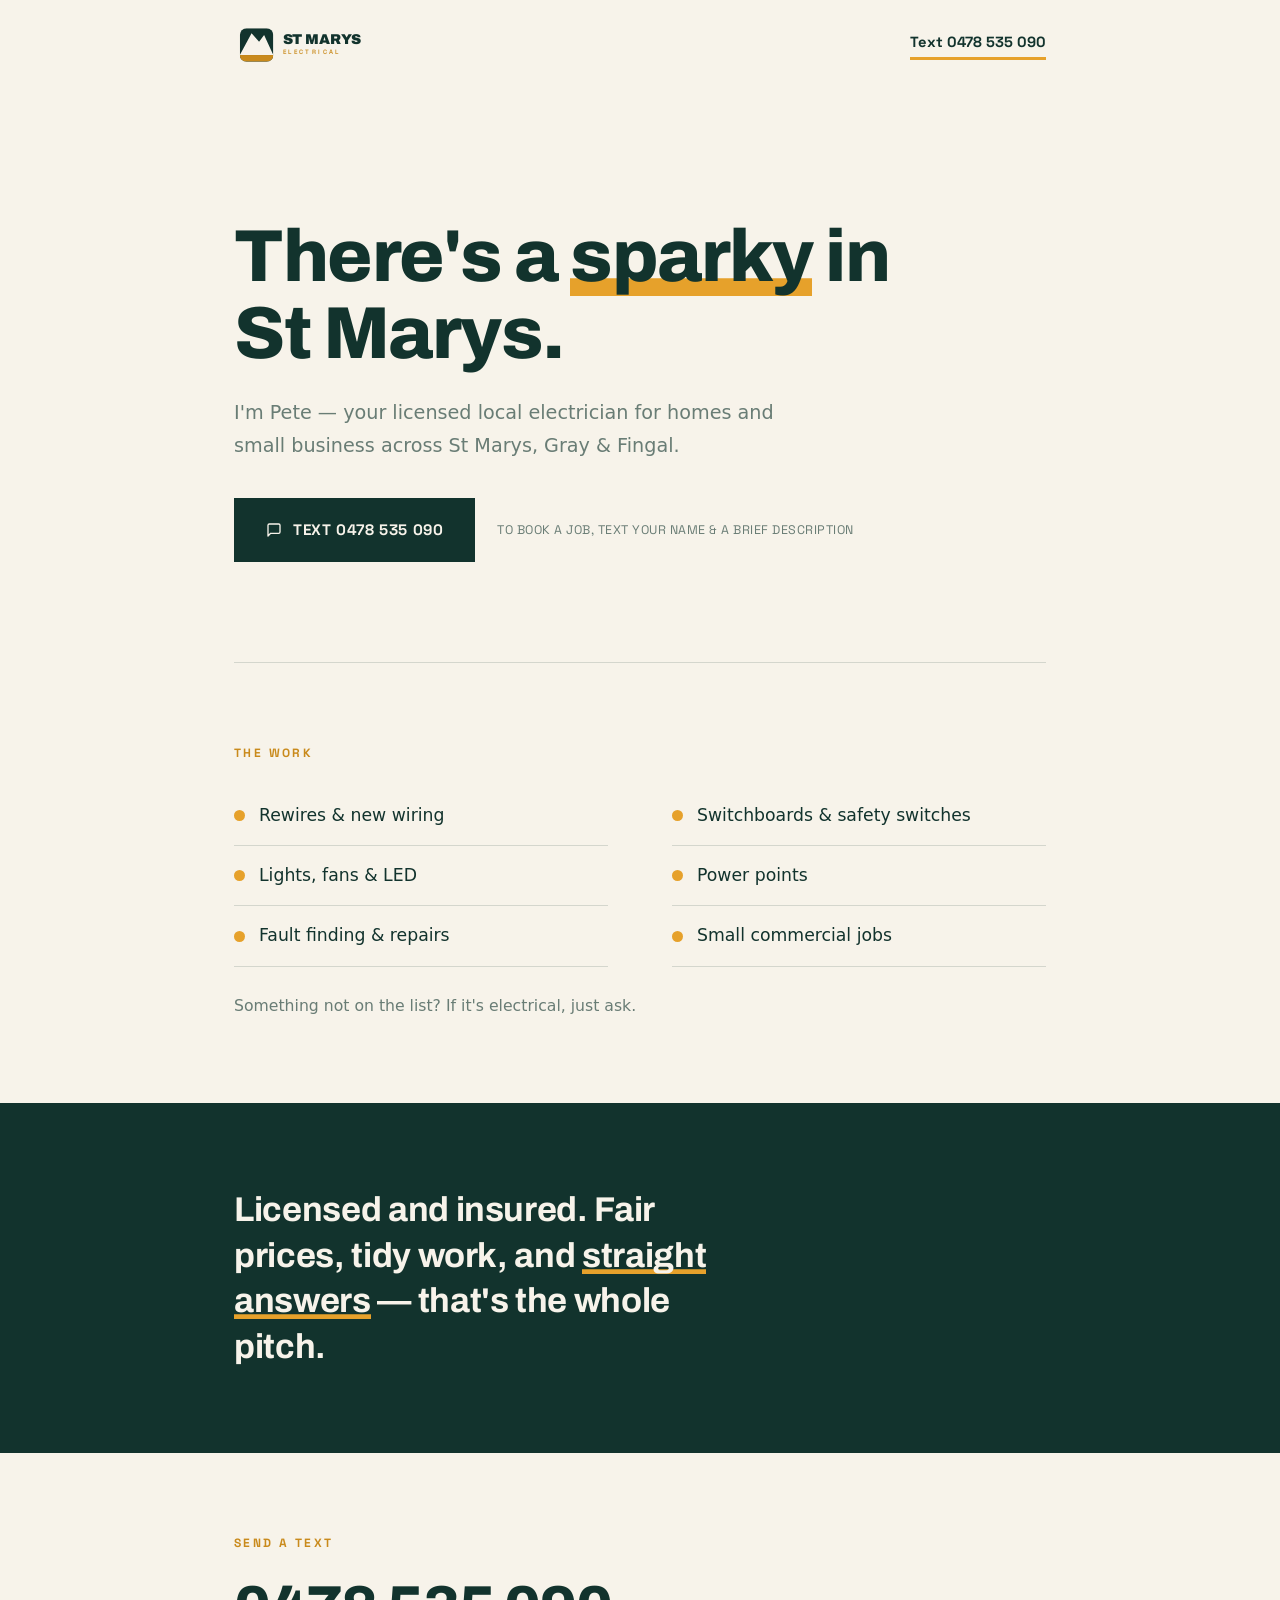
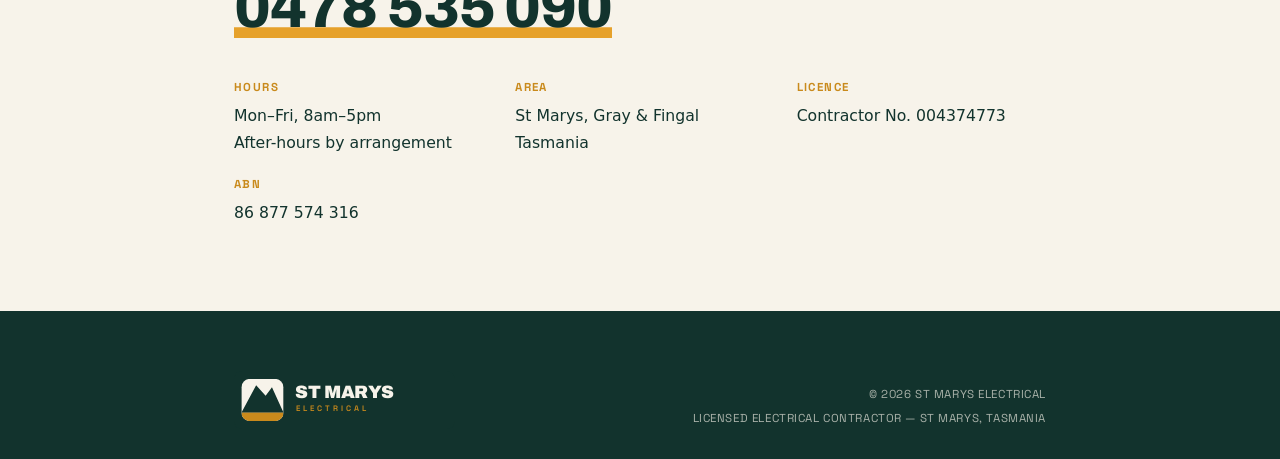
==== commit 5f89da32: "SEO quick wins: canonical, Open Graph/Twitter, richer JSON-LD, headings - Add canonical link to http" ====
--- a/index.html
+++ b/index.html
@@ -6,6 +6,23 @@
   <title>St Marys Electrical — Licensed Electrician, St Marys Tasmania</title>
   <meta name="description" content="St Marys Electrical — Pete, your licensed local electrician for St Marys, Gray & Fingal, Tasmania. Rewires, switchboards, lights, power points. Text for a quote." />
   <meta name="theme-color" content="#12332d" />
+  <link rel="canonical" href="https://stmaryselectrical.au/" />
+
+  <!-- Open Graph / social sharing -->
+  <meta property="og:type" content="website" />
+  <meta property="og:site_name" content="St Marys Electrical" />
+  <meta property="og:title" content="St Marys Electrical — Licensed Electrician, St Marys Tasmania" />
+  <meta property="og:description" content="Pete, your licensed local electrician for St Marys, Gray & Fingal, Tasmania. Text for a free quote." />
+  <meta property="og:url" content="https://stmaryselectrical.au/" />
+  <meta property="og:image" content="https://stmaryselectrical.au/assets/og-image.png" />
+  <meta property="og:image:width" content="1200" />
+  <meta property="og:image:height" content="630" />
+  <meta property="og:locale" content="en_AU" />
+  <meta name="twitter:card" content="summary_large_image" />
+  <meta name="twitter:title" content="St Marys Electrical — Licensed Electrician" />
+  <meta name="twitter:description" content="Licensed local electrician for St Marys, Gray & Fingal, Tasmania. Text for a free quote." />
+  <meta name="twitter:image" content="https://stmaryselectrical.au/assets/og-image.png" />
+
   <link rel="icon" href="data:image/svg+xml,%3Csvg xmlns='http://www.w3.org/2000/svg' viewBox='0 0 80 80'%3E%3Crect width='80' height='80' rx='16' fill='%2312332d'/%3E%3CclipPath id='t'%3E%3Crect width='80' height='80' rx='16'/%3E%3C/clipPath%3E%3Cg clip-path='url(%23t)'%3E%3Cpath d='M0,64 L28,12 L46,32 L58,16 L80,64 Z' fill='%23f7f3ea'/%3E%3Crect x='0' y='64' width='80' height='16' fill='%23c98a1c'/%3E%3C/g%3E%3C/svg%3E" />
   <link rel="preconnect" href="https://fonts.googleapis.com" />
   <link rel="preconnect" href="https://fonts.gstatic.com" crossorigin />
@@ -16,11 +33,13 @@
   {
     "@context": "https://schema.org",
     "@type": "Electrician",
+    "@id": "https://stmaryselectrical.au/#business",
     "name": "St Marys Electrical",
+    "priceRange": "$$",
     "description": "Licensed local electrician serving St Marys, Gray and Fingal, Tasmania — rewires, switchboards, lighting, power points, fault finding and small commercial work.",
     "url": "https://stmaryselectrical.au/",
-    "logo": "https://stmaryselectrical.au/assets/logo/logo-primary.svg",
-    "image": "https://stmaryselectrical.au/assets/logo/logo-primary.svg",
+    "logo": "https://stmaryselectrical.au/assets/logo/icon.png",
+    "image": "https://stmaryselectrical.au/assets/og-image.png",
     "telephone": "+61478535090",
     "founder": { "@type": "Person", "name": "Peter Hammond" },
     "address": {
@@ -28,6 +47,11 @@
       "addressLocality": "Gray",
       "addressRegion": "TAS",
       "addressCountry": "AU"
+    },
+    "geo": {
+      "@type": "GeoCoordinates",
+      "latitude": -41.5793,
+      "longitude": 148.1866
     },
     "areaServed": [
       { "@type": "City", "name": "St Marys, Tasmania" },
@@ -82,7 +106,7 @@
 
     <section class="work">
       <div class="wrap">
-        <p class="label">The work</p>
+        <h2 class="label">The work</h2>
         <ul class="work-list">
           <li>Rewires &amp; new wiring</li>
           <li>Switchboards &amp; safety switches</li>
@@ -103,7 +127,7 @@
 
     <section class="contact" id="contact">
       <div class="wrap">
-        <p class="label">Send a text</p>
+        <h2 class="label">Send a text</h2>
         <!-- Peter's mobile — text only -->
         <a class="tel-big" href="sms:+61478535090">0478 535 090</a>
         <dl class="meta">
